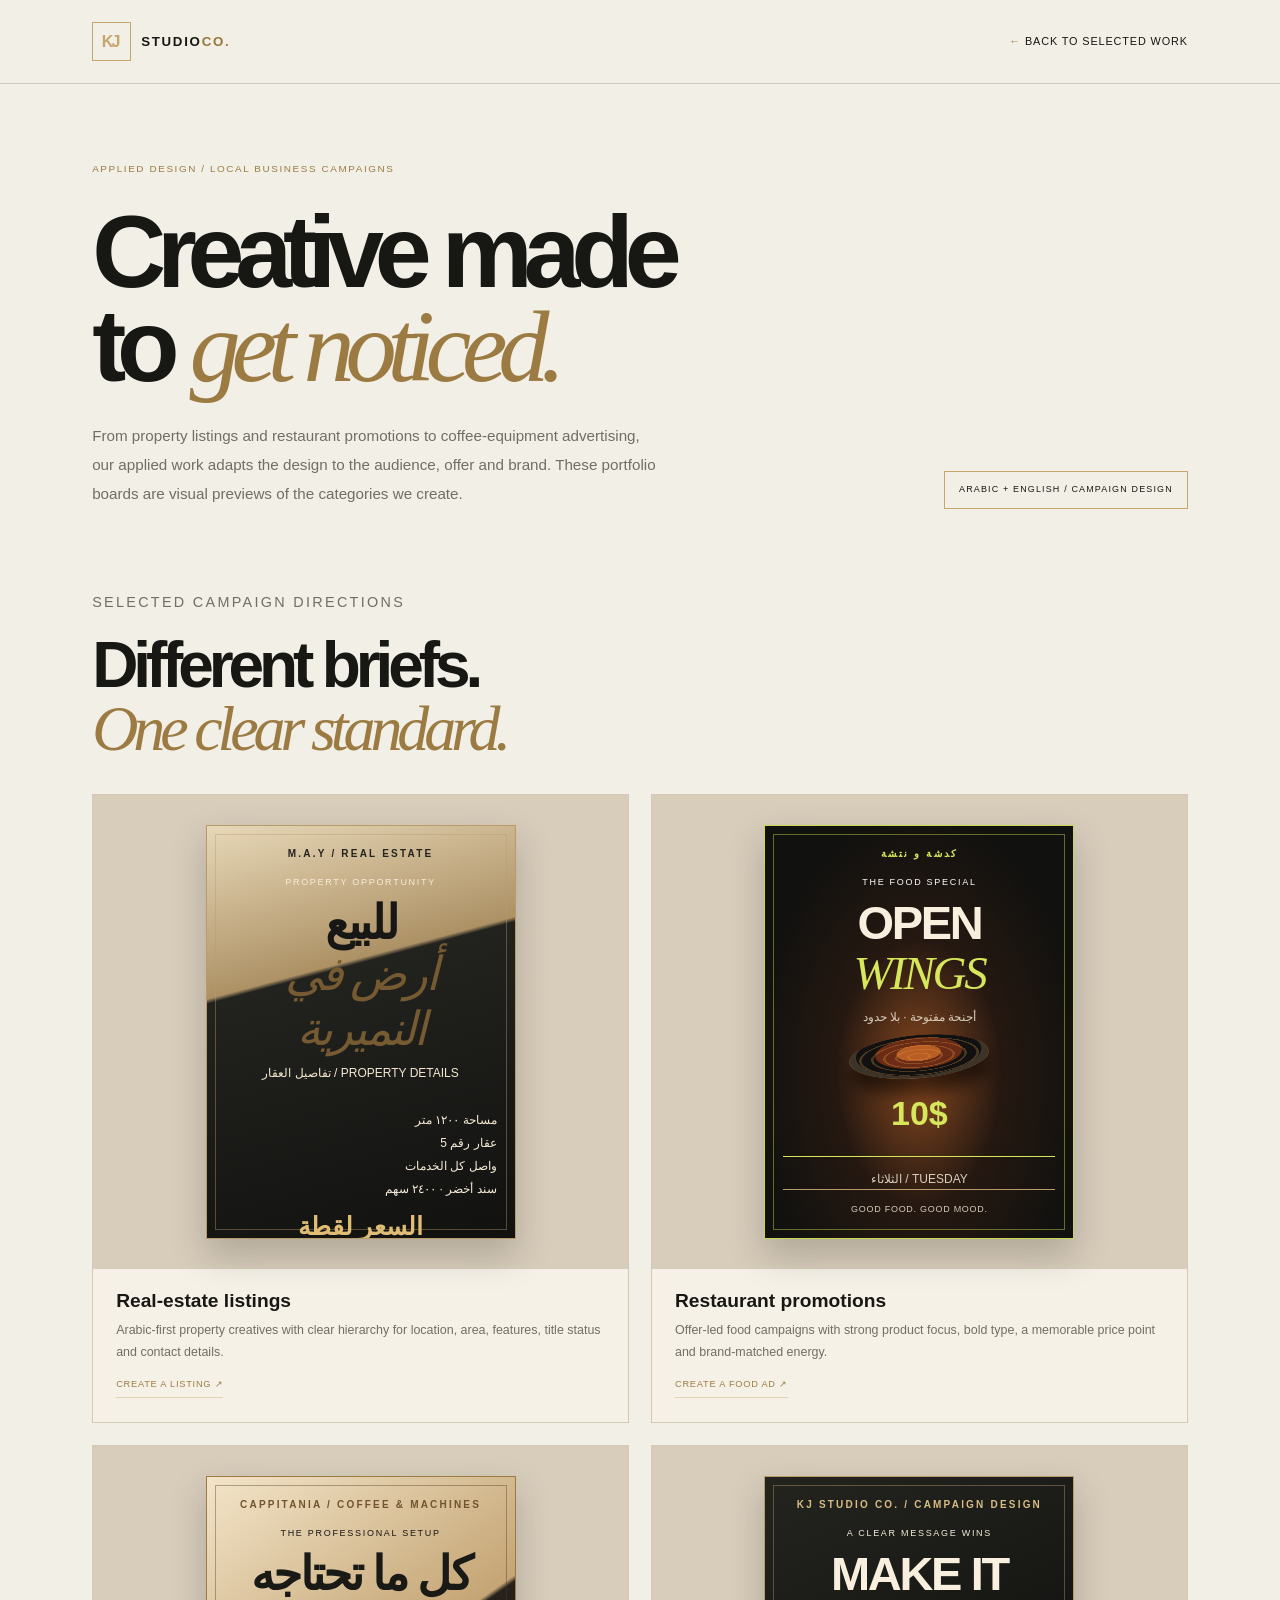
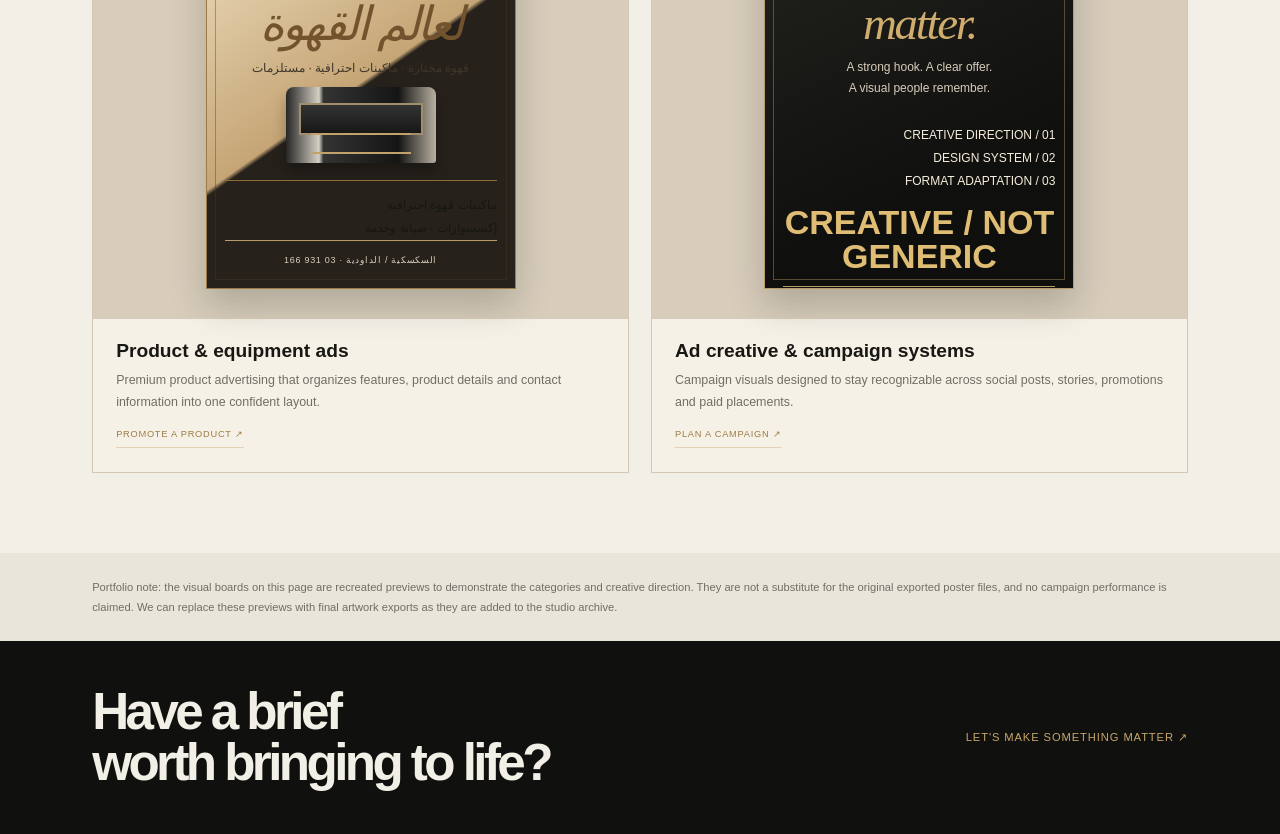
==== work/applied-campaigns.html @ 4fdb1883 "Add applied campaigns portfolio page" ====
<!doctype html>
<html lang="en">
<head>
<meta charset="utf-8"><meta name="viewport" content="width=device-width, initial-scale=1">
<meta name="description" content="KJStudioCo selected applied design work: Arabic real-estate listings, restaurant promotions and product advertising concepts.">
<meta name="theme-color" content="#11110f">
<title>Applied Campaigns — KJStudioCo</title>
<link rel="icon" type="image/svg+xml" href="../favicon.svg">
<link rel="stylesheet" href="../styles.css"><link rel="stylesheet" href="../case-study.css">
<style>
.applied-grid{display:grid;grid-template-columns:repeat(2,minmax(0,1fr));gap:22px;margin-top:34px}
.applied-card{min-width:0;background:#e9e2d5;border:1px solid #d3c8b6;overflow:hidden}
.applied-art{min-height:390px;padding:clamp(16px,3vw,30px);display:flex;align-items:center;justify-content:center;background:#d8cdbb}
.poster{width:min(100%,310px);aspect-ratio:3/4;position:relative;overflow:hidden;padding:20px 18px;color:#f7edda;background:linear-gradient(155deg,#24241f,#0f100e 72%);border:1px solid #b99a69;box-shadow:0 16px 34px #19171135;display:flex;flex-direction:column;align-items:stretch;text-align:center}
.poster:before{content:"";position:absolute;inset:8px;border:1px solid #b99a696b;pointer-events:none}
.poster *{position:relative}
.poster-brand{font:700 10px/1.5 Arial,sans-serif;letter-spacing:.22em;color:#d8bc83}
.poster-kicker{font:9px Arial,sans-serif;letter-spacing:.19em;margin-top:16px}
.poster-title{font:800 clamp(30px,5vw,47px)/.95 Arial,sans-serif;letter-spacing:-.05em;margin:14px 0 7px;color:#f8efdf}
.poster-title em{font:italic 1em Georgia,serif;color:#d0ad6c}
.poster-sub{font:12px/1.7 Arial,sans-serif;color:#d8cdbb}
.poster-divider{height:1px;background:#b99a69;margin:13px 0}
.poster-details{font:12px/1.9 Arial,sans-serif;text-align:right;direction:rtl}
.poster-price{font:900 34px/1 Arial,sans-serif;color:#e0bd74;margin:13px 0}
.poster-foot{margin-top:auto;padding-top:12px;border-top:1px solid #b99a69;font:9px/1.7 Arial,sans-serif;letter-spacing:.08em;color:#d8cdbb}
.poster.food{background:radial-gradient(ellipse at 50% 60%,#8b4a20 0%,#251811 38%,#11110f 76%);border-color:#c7d64b;color:white}
.poster.food:before{border-color:#c7d64b77}
.poster.food .poster-brand,.poster.food .poster-title em,.poster.food .poster-price{color:#d7e75b}
.poster.food .poster-divider{background:#d7e75b}
.poster-food-bowl{width:140px;height:90px;margin:8px auto 4px;border-radius:50%;background:radial-gradient(ellipse at 50% 42%,#b85d24 0 22%,#6b2c15 23% 43%,#111 45% 63%,#3c3329 64%);box-shadow:0 15px 15px #0008;transform:rotate(-5deg)}
.poster-food-bowl:after{content:"";display:block;width:100%;height:100%;border-radius:50%;background:repeating-radial-gradient(ellipse at 50% 50%,transparent 0 9px,#f0a34a44 10px 12px)}
.poster.estate{background:linear-gradient(165deg,#e7d8b8 0%,#ad9165 35%,#22231f 36%,#11110f 100%);color:#f6ebd7}
.poster.estate .poster-brand{color:#24241f}
.poster.estate .poster-title{color:#171815}
.poster.estate .poster-title em{color:#765a31}
.poster.estate .poster-sub{color:#f4e7ce}
.poster.estate .poster-details{text-align:right}
.poster.estate .poster-price{font-size:25px}
.poster-coffee{background:linear-gradient(145deg,#f3e5c9,#c5a575 50%,#26211b 51%);color:#171714;border-color:#9c7b43}
.poster-coffee:before{border-color:#4b382866}
.poster-coffee .poster-brand,.poster-coffee .poster-title em,.poster-coffee .poster-price{color:#72532d}
.poster-coffee .poster-title{color:#191916}
.poster-coffee .poster-sub{color:#3e352a}
.poster-coffee .poster-divider{background:#8d6a39}
.poster-machine{height:90px;width:150px;margin:8px auto 4px;border-radius:8px 8px 3px 3px;background:linear-gradient(90deg,#262626,#d5d0c5 22%,#333 25%,#151515 75%,#b8b0a0);box-shadow:0 10px 14px #0004;position:relative}
.poster-machine:before{content:"";position:absolute;left:13px;right:13px;top:16px;height:28px;border:2px solid #9f8d6b;background:linear-gradient(#333,#171717)}
.poster-machine:after{content:"";position:absolute;left:25px;right:25px;bottom:9px;height:17px;border-top:2px solid #c3a16b;border-bottom:2px solid #c3a16b}
.applied-meta{padding:21px 23px 24px;background:#f6f1e7}
.applied-meta h3{font:700 1.2rem var(--display);margin-bottom:7px}
.applied-meta p{font-size:.78rem;line-height:1.8;color:#716e65}
.applied-meta .case-study-link{display:inline-block;margin-top:14px}
@media(max-width:700px){.applied-grid{grid-template-columns:1fr}.applied-art{min-height:350px}.poster{width:min(100%,300px)}}
</style>
</head>
<body class="case-page">
<header class="case-top"><a class="wordmark" href="../index.html"><span class="mark">KJ</span><span class="wordmark-name">STUDIO<span>CO.</span></span></a><a class="case-back" href="../index.html#work"><span>←</span> Back to selected work</a></header>
<main>
<section class="case-hero"><p class="case-kicker">APPLIED DESIGN / LOCAL BUSINESS CAMPAIGNS</p><h1>Creative made<br>to <em>get noticed.</em></h1><div class="case-intro"><p>From property listings and restaurant promotions to coffee-equipment advertising, our applied work adapts the design to the audience, offer and brand. These portfolio boards are visual previews of the categories we create.</p><span class="case-stamp">ARABIC + ENGLISH / CAMPAIGN DESIGN</span></div></section>
<section class="case-section"><p class="case-kicker">SELECTED CAMPAIGN DIRECTIONS</p><h2>Different briefs.<br><em>One clear standard.</em></h2><div class="applied-grid">
<article class="applied-card"><div class="applied-art"><div class="poster estate"><div class="poster-brand">M.A.Y / REAL ESTATE</div><div class="poster-kicker">PROPERTY OPPORTUNITY</div><div class="poster-title">للبيع<br><em>أرض في النميرية</em></div><div class="poster-sub">تفاصيل العقار / PROPERTY DETAILS</div><div class="poster-divider"></div><div class="poster-details">مساحة ١٢٠٠ متر<br>عقار رقم 5<br>واصل كل الخدمات<br>سند أخضر · ٢٤٠٠ سهم</div><div class="poster-price">السعر لقطة</div><div class="poster-foot">76 197 705<br>PROPERTY CAMPAIGN / DESIGN STUDY</div></div></div><div class="applied-meta"><h3>Real-estate listings</h3><p>Arabic-first property creatives with clear hierarchy for location, area, features, title status and contact details.</p><a class="case-study-link" href="mailto:Hello@kjstudioco.com?subject=Real-estate%20creative%20enquiry">CREATE A LISTING ↗</a></div></article>
<article class="applied-card"><div class="applied-art"><div class="poster food"><div class="poster-brand">كدشة و نتشة</div><div class="poster-kicker">THE FOOD SPECIAL</div><div class="poster-title">OPEN<br><em>WINGS</em></div><div class="poster-sub">أجنحة مفتوحة · بلا حدود</div><div class="poster-food-bowl"></div><div class="poster-price">10$</div><div class="poster-divider"></div><div class="poster-sub">الثلاثاء / TUESDAY</div><div class="poster-foot">GOOD FOOD. GOOD MOOD.</div></div></div><div class="applied-meta"><h3>Restaurant promotions</h3><p>Offer-led food campaigns with strong product focus, bold type, a memorable price point and brand-matched energy.</p><a class="case-study-link" href="mailto:Hello@kjstudioco.com?subject=Restaurant%20ad%20creative%20enquiry">CREATE A FOOD AD ↗</a></div></article>
<article class="applied-card"><div class="applied-art"><div class="poster poster-coffee"><div class="poster-brand">CAPPITANIA / COFFEE & MACHINES</div><div class="poster-kicker">THE PROFESSIONAL SETUP</div><div class="poster-title">كل ما تحتاجه<br><em>لعالم القهوة</em></div><div class="poster-sub">قهوة مختارة · ماكينات احترافية · مستلزمات</div><div class="poster-machine"></div><div class="poster-divider"></div><div class="poster-details">ماكينات قهوة احترافية<br>إكسسوارات · صيانة وخدمة</div><div class="poster-foot">السكسكية / الداودية · 03 931 166</div></div></div><div class="applied-meta"><h3>Product & equipment ads</h3><p>Premium product advertising that organizes features, product details and contact information into one confident layout.</p><a class="case-study-link" href="mailto:Hello@kjstudioco.com?subject=Product%20advertising%20enquiry">PROMOTE A PRODUCT ↗</a></div></article>
<article class="applied-card"><div class="applied-art"><div class="poster"><div class="poster-brand">KJ STUDIO CO. / CAMPAIGN DESIGN</div><div class="poster-kicker">A CLEAR MESSAGE WINS</div><div class="poster-title">MAKE IT<br><em>matter.</em></div><div class="poster-sub">A strong hook. A clear offer.<br>A visual people remember.</div><div class="poster-divider"></div><div class="poster-details">01 / CREATIVE DIRECTION<br>02 / DESIGN SYSTEM<br>03 / FORMAT ADAPTATION</div><div class="poster-price">CREATIVE / NOT GENERIC</div><div class="poster-foot">SOCIAL · ADS · BRANDING · CAMPAIGNS</div></div></div><div class="applied-meta"><h3>Ad creative & campaign systems</h3><p>Campaign visuals designed to stay recognizable across social posts, stories, promotions and paid placements.</p><a class="case-study-link" href="mailto:Hello@kjstudioco.com?subject=Advertising%20campaign%20enquiry">PLAN A CAMPAIGN ↗</a></div></article>
</div></section>
<div class="case-disclaimer">Portfolio note: the visual boards on this page are recreated previews to demonstrate the categories and creative direction. They are not a substitute for the original exported poster files, and no campaign performance is claimed. We can replace these previews with final artwork exports as they are added to the studio archive.</div>
</main>
<footer class="case-footer"><h2>Have a brief<br>worth bringing to life?</h2><a href="mailto:Hello@kjstudioco.com?subject=Applied%20campaign%20enquiry">Let's make something matter ↗</a></footer>
</body></html>
---- styles.css ----
:root{--ink:#171713;--deep:#10100e;--cream:#f2efe7;--paper:#e9e5db;--gold:#c6a66a;--muted:#77756e;--line:rgba(23,23,19,.17);--serif:"Playfair Display",Georgia,serif;--sans:"DM Sans",sans-serif;--display:"Manrope",sans-serif}
*{box-sizing:border-box;margin:0;padding:0}
html{scroll-behavior:smooth;scroll-padding-top:90px}
body{background:var(--cream);color:var(--ink);font-family:var(--sans);line-height:1.5;-webkit-font-smoothing:antialiased}
body.menu-open{overflow:hidden}
img{display:block;width:100%;height:100%;object-fit:cover}
a{color:inherit;text-decoration:none}
button{font:inherit}
::selection{background:var(--gold);color:var(--deep)}
.announcement{height:31px;background:var(--deep);color:#d9d5ca;display:flex;align-items:center;justify-content:center;gap:10px;font-size:.59rem;letter-spacing:.18em}
.status-dot{width:5px;height:5px;border-radius:50%;background:var(--gold);box-shadow:0 0 8px #c6a66a}
.announcement-divider{color:var(--gold)}
.site-header{position:sticky;top:0;z-index:30;display:flex;align-items:center;justify-content:space-between;padding:18px 5.2vw;background:rgba(242,239,231,.92);backdrop-filter:blur(18px);border-bottom:1px solid rgba(23,23,19,.1)}
.wordmark{display:inline-flex;align-items:center;gap:10px;min-width:160px}
.mark{display:grid;place-items:center;width:39px;height:39px;border:1px solid var(--gold);color:var(--gold);font:700 1rem var(--display);letter-spacing:-.12em;padding-right:3px}
.wordmark-name{font:800 .83rem var(--display);letter-spacing:.13em}.wordmark-name span{color:#98763c}
.primary-nav{display:flex;align-items:center;gap:clamp(18px,3vw,42px)}
.primary-nav>a:not(.nav-cta){font-size:.74rem;color:#5b5951;transition:color .2s}.primary-nav>a:hover{color:#98763c}
.nav-cta{border:1px solid var(--ink);padding:12px 16px;font-size:.72rem;letter-spacing:.04em;transition:background .25s,color .25s}.nav-cta span{margin-left:15px;color:#98763c}.nav-cta:hover{background:var(--ink);color:var(--cream)!important}
.menu-toggle{display:none}
.section-wrap{padding-left:7.2vw;padding-right:7.2vw}
.hero{min-height:690px;min-height:min(800px,calc(100svh - 70px));padding-top:clamp(72px,8vw,130px);padding-bottom:clamp(70px,8vw,120px);display:grid;grid-template-columns:1.08fr .92fr;align-items:center;gap:3vw;overflow:hidden}
.hero-copy{position:relative;z-index:2;padding:15px 0}
.eyebrow{font-size:.65rem;letter-spacing:.16em;font-weight:600;color:#68665d;display:flex;align-items:center;gap:12px}.eyebrow>span{color:#a48248;font-variant-numeric:tabular-nums}
.hero h1{font:700 clamp(4.2rem,7.3vw,7.8rem)/.91 var(--display);letter-spacing:-.09em;margin:34px 0 28px}
.hero h1 em,.section-heading h2 em,.manifesto h2 em,.about-copy h2 em,.final-cta h2 em{font-family:var(--serif);font-weight:500;letter-spacing:-.075em}
.hero h1 em{color:#9c7b43}
.hero-description{max-width:485px;font-size:1rem;line-height:1.85;color:#66635b}
.hero-buttons{display:flex;align-items:center;gap:26px;margin-top:32px;flex-wrap:wrap}
.button{min-height:52px;display:inline-flex;align-items:center;justify-content:space-between;gap:25px;padding:0 19px;font-size:.7rem;font-weight:600;letter-spacing:.035em;transition:transform .25s,background .25s,color .25s}
.button span{font-size:1rem;color:var(--gold)}.button:hover{transform:translateY(-3px)}
.button-dark{background:var(--ink);color:var(--cream)}.button-dark:hover{background:#343128}
.button-light{background:var(--cream);color:var(--ink)}.button-light:hover{background:#fff}
.text-link{display:inline-flex;gap:13px;align-items:center;padding-bottom:5px;border-bottom:1px solid #a68a58;font-size:.7rem;color:#514d43}.text-link span{color:#9b7941;transition:transform .2s}.text-link:hover span{transform:translate(3px,-3px)}
.hero-footnote{display:flex;align-items:center;gap:12px;margin-top:52px;font-size:.73rem;color:#777166;letter-spacing:.04em}.gold-rule{height:1px;width:30px;background:var(--gold)}
.hero-art{height:clamp(440px,51vw,650px);position:relative;max-width:620px;width:100%;justify-self:end}
.hero-image{position:absolute;overflow:hidden;background:#d0c8b8}.hero-image img{transition:transform 1s cubic-bezier(.2,.7,.2,1);filter:saturate(.78)}.hero-art:hover img{transform:scale(1.035)}
.hero-image-main{inset:0 10% 8% 11%}.hero-image-main:after{content:"";position:absolute;inset:0;background:linear-gradient(180deg,transparent 65%,rgba(15,15,13,.25))}
.hero-image-small{height:36%;width:36%;right:0;bottom:0;border:7px solid var(--cream);z-index:2}
.image-index{position:absolute;bottom:18px;left:20px;color:#fff;font-size:.6rem;letter-spacing:.18em;z-index:1}
.orbit-stamp{position:absolute;z-index:3;left:0;top:13%;width:126px;height:126px;border-radius:50%;background:var(--gold);color:var(--deep);display:flex;flex-direction:column;align-items:center;justify-content:center;transform:rotate(-12deg);box-shadow:0 14px 35px #1717131a}.orbit-stamp span{font-size:.48rem;letter-spacing:.12em}.orbit-stamp strong{font:800 1.25rem var(--display);letter-spacing:-.07em}
.hero-art-note{position:absolute;z-index:3;right:1%;top:5%;writing-mode:vertical-rl;font-size:.59rem;letter-spacing:.12em;color:#676258;text-transform:uppercase}.hero-art-note span{color:#9a7944}
.ticker{overflow:hidden;background:var(--gold);color:var(--deep);padding:15px 0}.ticker-track{display:flex;align-items:center;justify-content:space-around;gap:35px;min-width:760px;font:700 .69rem var(--display);letter-spacing:.17em}.ticker-track i{font-style:normal;font-size:1rem}
.work-section{padding-top:125px;padding-bottom:130px}
.section-heading{display:flex;align-items:end;justify-content:space-between;gap:35px;margin-bottom:54px}.section-heading h2{font:700 clamp(3rem,5.8vw,5.7rem)/.96 var(--display);letter-spacing:-.08em;margin-top:22px}.section-heading h2 em{color:#9c7b43}.section-heading>p{font-size:.83rem;line-height:1.8;color:#716e65;padding-bottom:5px}
.work-grid{display:grid;grid-template-columns:1fr 1fr;column-gap:27px;row-gap:65px}.project-offset{margin-top:95px}.project-offset-small{margin-top:75px}
.project-visual{display:block;position:relative;height:clamp(340px,43vw,570px);overflow:hidden;background:#d4cfc4;color:white;isolation:isolate}
.project-visual:after{content:"";position:absolute;inset:0;background:linear-gradient(180deg,rgba(0,0,0,.06),transparent 35%,rgba(0,0,0,.58));z-index:0;transition:opacity .35s}.project-visual img{position:absolute;inset:0;transition:transform 1s cubic-bezier(.2,.7,.2,1);filter:saturate(.72)}.project-visual:hover img{transform:scale(1.045)}.project-visual:hover:after{opacity:.85}
.visual-fashion img{object-position:50% 35%}.visual-product img{object-position:50% 50%}.visual-social img{object-position:center}.visual-motion img{object-position:center}
.visual-tag{position:absolute;top:19px;left:19px;font-size:.58rem;letter-spacing:.14em;z-index:1}.visual-arrow{position:absolute;top:15px;right:18px;font-size:1.2rem;z-index:1}.visual-title{position:absolute;left:25px;bottom:24px;font:700 clamp(2.4rem,4.7vw,4.5rem)/.93 var(--display);letter-spacing:-.075em;z-index:1}
.project-meta{display:flex;align-items:start;justify-content:space-between;gap:12px;padding-top:17px}.project-meta h3{font:700 1rem var(--display);letter-spacing:-.03em}.project-meta p{font-size:.75rem;color:#77736a;margin-top:5px}.project-meta>span{font-size:.6rem;color:#9b7941;letter-spacing:.12em;padding-top:4px;white-space:nowrap}
.portfolio-note{display:flex;gap:10px;align-items:center;margin-top:54px;font-size:.69rem;color:#77736a}.portfolio-note span{color:#a48248;font-size:1rem}
.manifesto{background:var(--deep);color:var(--cream);padding:120px 0 100px;overflow:hidden}.manifesto .eyebrow{color:#aaa69b}
.manifesto h2{font:700 clamp(3.2rem,7.2vw,7.3rem)/.99 var(--display);letter-spacing:-.085em;margin:47px 0 60px}.manifesto h2 em{color:var(--gold)}
.manifesto-bottom{display:flex;justify-content:space-between;align-items:end;border-top:1px solid #ffffff26;padding-top:22px;gap:30px}.manifesto-symbol{font:800 clamp(3rem,5vw,5rem)/.8 var(--display);letter-spacing:-.14em;color:var(--gold)}.manifesto-symbol span{color:var(--cream)}
.manifesto-bottom p{max-width:390px;color:#b8b5ab;font-size:.86rem;line-height:1.85}
.services-section{padding-top:125px;padding-bottom:125px}.services-section .section-heading{margin-bottom:42px}
.services-list{border-top:1px solid var(--line)}
.service-row{display:grid;grid-template-columns:55px minmax(0,1fr) 120px 20px;gap:20px;align-items:center;padding:25px 0;border-bottom:1px solid var(--line);transition:padding .25s,color .25s}.service-row:hover{padding-left:9px;padding-right:9px;color:#8e6d37}
.service-number{font-size:.67rem;color:#9c7b43;letter-spacing:.08em;align-self:start;padding-top:7px}
.service-row h3{font:700 clamp(1.35rem,2.5vw,2.2rem) var(--display);letter-spacing:-.055em}.service-row p{font-size:.75rem;color:#77736a;margin-top:4px}.service-price{font-size:.61rem;letter-spacing:.11em;color:#817a6d;text-align:right}.service-arrow{font-size:1rem;color:#a48248;text-align:right}
.pricing-note{font-size:.68rem;color:#77736a;margin-top:20px}
.approach-section{background:var(--paper);padding:115px 0 125px}.approach-section .section-heading{margin-bottom:70px}
.process-grid{display:grid;grid-template-columns:repeat(5,1fr);gap:22px}.process-step{border-top:1px solid #b9b3a7;padding-top:17px}.process-step>span{font-size:.59rem;color:#9c7b43;letter-spacing:.12em}.process-step h3{font:700 1.55rem var(--display);letter-spacing:-.05em;margin:35px 0 12px}.process-step p{font-size:.75rem;color:#77736a;line-height:1.8;max-width:190px}
.about-section{padding-top:130px;padding-bottom:130px;display:grid;grid-template-columns:1fr 1fr;gap:10vw;align-items:center}
.about-art{position:relative;padding:0 0 42px 36px}.about-image{height:clamp(390px,46vw,580px);overflow:hidden;background:#d7d1c4}.about-image img{filter:saturate(.7)}.about-caption{position:absolute;left:0;bottom:0;background:var(--gold);padding:19px 24px;font-size:.63rem;line-height:1.7;letter-spacing:.11em;font-weight:700}.about-caption span{font-weight:400}
.about-copy h2{font:700 clamp(2.8rem,5.2vw,5.2rem)/.98 var(--display);letter-spacing:-.08em;margin:27px 0 28px}.about-copy h2 em{color:#9c7b43}.about-copy>p:not(.eyebrow){font-size:.87rem;line-height:1.9;color:#6f6b62;margin:0 0 17px;max-width:470px}.about-copy .about-signoff{font:700 1.15rem var(--display);color:var(--ink)!important;margin-top:26px!important}.about-signoff em{font-family:var(--serif);color:#9c7b43}
.about-copy .text-link{margin-top:18px}
.final-cta{position:relative;isolation:isolate;overflow:hidden;background:var(--gold);min-height:650px;padding:105px 6vw 85px;display:flex;flex-direction:column;align-items:center;justify-content:center;text-align:center}
.cta-orb{position:absolute;z-index:-1;top:6%;right:7%;width:190px;height:190px;border:1px solid #17171327;border-radius:50%;display:grid;place-items:center;font:800 3.6rem var(--display);letter-spacing:-.14em;color:#17171326;transform:rotate(-10deg)}.cta-orb span{color:#f2efe750}
.final-cta .eyebrow{color:#4c402c}.final-cta h2{font:700 clamp(4rem,9vw,8.8rem)/.9 var(--display);letter-spacing:-.09em;margin:30px 0 22px}.final-cta h2 em{color:var(--cream)}.final-cta>p:not(.eyebrow){font-size:.88rem;color:#4f4636;margin-bottom:30px}.final-cta .button{min-width:255px}.cta-bottom-note{position:absolute;bottom:27px;font-size:.55rem;letter-spacing:.2em;color:#625236}
.site-footer{background:var(--deep);color:var(--cream);padding:32px 7.2vw;display:grid;grid-template-columns:1fr 1fr auto;align-items:center;gap:25px}.footer-wordmark{min-width:0}.footer-wordmark .wordmark-name{color:var(--cream)}.site-footer>p{font-size:.69rem;line-height:1.8;color:#d1ccc0}.site-footer>p span{color:#77756d}.footer-top{font-size:.59rem;letter-spacing:.13em;color:var(--gold)}.site-footer small{grid-column:1/-1;border-top:1px solid #ffffff20;padding-top:17px;color:#77756d;font-size:.6rem;letter-spacing:.05em}
.reveal{opacity:0;transform:translateY(22px);transition:opacity .7s ease,transform .7s cubic-bezier(.2,.7,.2,1)}.reveal.is-visible{opacity:1;transform:translateY(0)}
@media(prefers-reduced-motion:reduce){html{scroll-behavior:auto}*,*:before,*:after{animation-duration:.01ms!important;transition-duration:.01ms!important}.reveal{opacity:1;transform:none}}
@media(min-width:1500px){.section-wrap{padding-left:max(7.2vw,calc((100vw - 1280px)/2));padding-right:max(7.2vw,calc((100vw - 1280px)/2))}.hero{min-height:780px}}
@media(max-width:950px){.section-wrap{padding-left:5.5vw;padding-right:5.5vw}.hero{grid-template-columns:1fr  .85fr;gap:2vw}.hero h1{font-size:clamp(3.7rem,8vw,6rem)}.hero-art{height:500px}.orbit-stamp{width:100px;height:100px}.orbit-stamp strong{font-size:1rem}.process-grid{grid-template-columns:repeat(3,1fr);row-gap:35px}.about-section{gap:6vw}.primary-nav{gap:17px}.primary-nav>a:not(.nav-cta){font-size:.68rem}.wordmark{min-width:145px}}
@media(max-width:700px){.announcement{font-size:.49rem;letter-spacing:.12em}.site-header{padding:13px 5vw}.wordmark{min-width:0}.mark{width:34px;height:34px}.wordmark-name{font-size:.73rem}.menu-toggle{display:flex;flex-direction:column;gap:5px;border:0;background:transparent;padding:9px;z-index:32}.menu-toggle span{display:block;width:23px;height:1px;background:var(--ink);transition:transform .2s}.menu-toggle[aria-expanded=true] span:first-child{transform:translateY(3px) rotate(45deg)}.menu-toggle[aria-expanded=true] span:last-child{transform:translateY(-3px) rotate(-45deg)}
.primary-nav{position:fixed;inset:0;background:var(--cream);z-index:31;display:flex;flex-direction:column;justify-content:center;align-items:stretch;gap:0;padding:80px 9vw;transform:translateX(100%);transition:transform .3s ease}.primary-nav.is-open{transform:translateX(0)}.primary-nav>a:not(.nav-cta){font:700 2rem var(--display);letter-spacing:-.05em;padding:16px 0;border-bottom:1px solid var(--line)}.primary-nav .nav-cta{margin-top:28px;display:flex;justify-content:space-between;font-size:.8rem}.hero{display:flex;flex-direction:column;align-items:stretch;padding-top:70px;padding-bottom:65px;min-height:auto;gap:35px}.hero h1{font-size:clamp(3.8rem,15.8vw,6.5rem);margin:28px 0 22px}.hero-description{font-size:.91rem}.hero-footnote{margin-top:32px}.hero-art{height:clamp(380px,105vw,520px);width:100%;max-width:none}.hero-image-main{inset:0 9% 8% 10%}.hero-image-small{height:36%;width:38%;border-width:5px}.orbit-stamp{width:91px;height:91px;top:12%;left:0}.orbit-stamp span{font-size:.42rem}.orbit-stamp strong{font-size:.9rem}.hero-art-note{font-size:.5rem;right:0}.ticker-track{justify-content:flex-start;padding-left:20px;gap:27px;font-size:.62rem}.work-section,.services-section{padding-top:80px;padding-bottom:85px}.section-heading{align-items:flex-start;flex-direction:column;gap:20px;margin-bottom:35px}.section-heading h2{font-size:clamp(3rem,12vw,4.7rem);margin-top:17px}.section-heading>p{font-size:.78rem}.work-grid{grid-template-columns:1fr;row-gap:35px}.project-offset,.project-offset-small{margin-top:0}.project-visual{height:clamp(360px,112vw,540px)}.visual-title{font-size:clamp(3rem,12vw,4.2rem)}.project-meta p{max-width:260px}.portfolio-note{align-items:flex-start;line-height:1.7;margin-top:35px}.manifesto{padding:82px 0 65px}.manifesto h2{font-size:clamp(3.2rem,12vw,5.3rem);margin:35px 0 42px}.manifesto-bottom{align-items:start;flex-direction:column;gap:22px}.manifesto-bottom p{font-size:.81rem}.service-row{grid-template-columns:31px minmax(0,1fr) 17px;gap:11px;padding:21px 0}.service-row h3{font-size:1.35rem}.service-row p{font-size:.69rem;max-width:310px}.service-price{grid-column:2;grid-row:2;text-align:left;font-size:.56rem;margin-top:5px}.service-arrow{grid-column:3;grid-row:1}.approach-section{padding:80px 0 85px}.approach-section .section-heading{margin-bottom:45px}.process-grid{grid-template-columns:1fr 1fr;gap:30px 20px}.process-step h3{font-size:1.35rem;margin:22px 0 8px}.process-step p{font-size:.7rem}.about-section{padding-top:85px;padding-bottom:90px;grid-template-columns:1fr;gap:48px}.about-art{padding-left:23px;padding-bottom:32px}.about-image{height:clamp(350px,100vw,500px)}.about-caption{padding:15px 18px;font-size:.56rem}.about-copy h2{font-size:clamp(3rem,11vw,4.7rem)}.final-cta{min-height:570px;padding:85px 6vw 75px}.final-cta h2{font-size:clamp(3.8rem,14vw,6.5rem)}.cta-orb{width:115px;height:115px;font-size:2.2rem;right:-10px;top:5%}.final-cta>p:not(.eyebrow){max-width:280px;line-height:1.7}.site-footer{padding:28px 5.5vw;grid-template-columns:1fr auto;gap:20px}.site-footer>p{grid-column:1/-1;grid-row:2}.footer-top{grid-column:2;grid-row:1}.site-footer small{font-size:.56rem}}
@media(max-width:370px){.hero h1{font-size:3.35rem}.hero-buttons{align-items:flex-start;flex-direction:column}.process-grid{grid-template-columns:1fr}.project-visual{height:330px}}


/* Pricing and FAQ additions */
.pricing-section{padding-top:120px;padding-bottom:120px;background:var(--paper)}
.pricing-section .section-heading{margin-bottom:44px}
.pricing-grid{display:grid;grid-template-columns:repeat(3,minmax(0,1fr));gap:16px;align-items:stretch}
.pricing-card{background:var(--cream);border:1px solid rgba(23,23,19,.13);padding:clamp(22px,3vw,38px);display:flex;flex-direction:column;min-height:465px}
.pricing-card-featured{background:var(--deep);color:var(--cream);border-color:var(--deep);transform:translateY(-8px)}
.pricing-tier{display:flex;align-items:center;justify-content:space-between;gap:10px;font-size:.59rem;letter-spacing:.14em;color:#98763c;font-weight:700}
.pricing-tier span{border:1px solid #c6a66a66;padding:6px 8px;font-size:.48rem;letter-spacing:.08em;color:var(--gold);white-space:nowrap}
.pricing-card h3{font:700 clamp(1.6rem,2.4vw,2.15rem)/1.05 var(--display);letter-spacing:-.065em;margin:30px 0 13px}
.pricing-card h3 em,.management-note h3 em{font-family:var(--serif);font-weight:500;color:#a48248}
.pricing-card-featured h3 em{color:var(--gold)}
.pricing-fit{min-height:76px;font-size:.77rem;line-height:1.75;color:#716e65}
.pricing-card-featured .pricing-fit{color:#b8b5ab}
.pricing-amount{display:flex;align-items:baseline;gap:7px;padding:20px 0 17px;margin-top:11px;border-top:1px solid var(--line);border-bottom:1px solid var(--line)}
.pricing-card-featured .pricing-amount{border-color:#ffffff26}
.pricing-amount span{font-size:.53rem;letter-spacing:.1em;color:#77736a}
.pricing-card-featured .pricing-amount span{color:#b8b5ab}
.pricing-amount strong{font:800 clamp(2rem,3.5vw,2.9rem)/1 var(--display);letter-spacing:-.07em;color:var(--ink)}
.pricing-card-featured .pricing-amount strong{color:var(--cream)}
.pricing-card ul{list-style:none;display:grid;gap:12px;margin:22px 0 26px;padding:0}
.pricing-card li{position:relative;padding-left:19px;font-size:.72rem;line-height:1.6;color:#69665d}
.pricing-card li:before{content:"✳";position:absolute;left:0;color:#a48248;font-size:.72rem}
.pricing-card-featured li{color:#d1ccc0}
.pricing-button{margin-top:auto;width:100%}
.pricing-note-wide{line-height:1.8;max-width:760px}
.management-note{margin-top:60px;padding-top:35px;border-top:1px solid rgba(23,23,19,.18);display:flex;align-items:end;justify-content:space-between;gap:40px}
.management-note .eyebrow{font-size:.58rem}
.management-note h3{font:700 clamp(2rem,4vw,3.7rem)/1 var(--display);letter-spacing:-.075em;margin:22px 0 15px}
.management-note>div>p:last-child{max-width:640px;font-size:.78rem;line-height:1.8;color:#716e65}
.management-note>.text-link{flex-shrink:0;margin-bottom:5px}
.faq-section{padding-top:120px;padding-bottom:125px}
.faq-section .section-heading{margin-bottom:40px}
.faq-list{border-top:1px solid var(--line)}
.faq-item{border-bottom:1px solid var(--line);padding:0}
.faq-item summary{position:relative;cursor:pointer;list-style:none;padding:23px 45px 23px 0;font:700 clamp(1.05rem,2vw,1.45rem) var(--display);letter-spacing:-.035em}
.faq-item summary::-webkit-details-marker{display:none}
.faq-item summary:after{content:"+";position:absolute;right:7px;top:17px;font:400 1.65rem var(--sans);color:#a48248;transition:transform .2s}
.faq-item[open] summary:after{content:"−";transform:rotate(180deg)}
.faq-item p{max-width:760px;padding:0 45px 24px 0;color:#716e65;font-size:.82rem;line-height:1.9}
@media(max-width:900px){
  .pricing-grid{grid-template-columns:1fr 1fr}
  .pricing-card-featured{transform:none}
  .pricing-card:last-child{grid-column:1/-1;min-height:0}
  .management-note{align-items:flex-start;flex-direction:column;gap:22px}
}
@media(max-width:700px){
  .pricing-section{padding-top:80px;padding-bottom:85px}
  .pricing-grid{grid-template-columns:1fr;gap:13px}
  .pricing-card,.pricing-card:last-child{grid-column:auto;min-height:0;padding:26px}
  .pricing-card h3{font-size:1.8rem;margin-top:24px}
  .pricing-fit{min-height:0}
  .pricing-amount{margin-top:18px}
  .management-note{margin-top:42px;padding-top:28px}
  .management-note h3{font-size:clamp(2rem,9vw,3rem)}
  .faq-section{padding-top:82px;padding-bottom:88px}
  .faq-item summary{padding:21px 35px 21px 0}
  .faq-item p{padding-right:8px;font-size:.78rem}
}


/* Footer social links */
.footer-socials{display:flex;gap:18px;align-items:center}
.footer-socials a{font-size:.62rem;letter-spacing:.07em;text-transform:uppercase;color:inherit;text-decoration:none;border-bottom:1px solid rgba(23,23,19,.28);padding-bottom:5px;transition:color .2s,border-color .2s}
.footer-socials a:hover{color:#a48248;border-color:#a48248}
@media(max-width:700px){.footer-socials{gap:14px;flex-wrap:wrap}.footer-socials a{font-size:.58rem}}

/* Portfolio case-study links */
.case-study-link{font-size:.58rem;letter-spacing:.08em;color:#9c7b43;white-space:nowrap;border-bottom:1px solid #c6a66a66;padding-bottom:5px;align-self:center;transition:color .2s,border-color .2s}.case-study-link:hover{color:var(--ink);border-color:var(--ink)}
@media(max-width:700px){.project-meta{align-items:flex-start}.case-study-link{font-size:.55rem;margin-top:4px}}


/* Final polish: visible keyboard focus and responsive media safety */
a:focus-visible,button:focus-visible,summary:focus-visible{outline:2px solid #a48248;outline-offset:4px}
img{max-width:100%}
html{scroll-padding-top:90px}
@media(prefers-reduced-motion:reduce){
  html{scroll-behavior:auto!important}
  *,*::before,*::after{animation-duration:.01ms!important;animation-iteration-count:1!important;transition-duration:.01ms!important}
  .reveal{opacity:1!important;transform:none!important}
}


/* Project enquiry form */
.inquiry-section{display:grid;grid-template-columns:.78fr 1.22fr;gap:clamp(40px,8vw,120px);padding-top:120px;padding-bottom:125px;align-items:start}
.inquiry-intro{position:sticky;top:115px}
.inquiry-intro h2{font:700 clamp(3.2rem,6vw,6rem)/.94 var(--display);letter-spacing:-.085em;margin:27px 0}
.inquiry-intro h2 em{font-family:var(--serif);font-weight:500;color:#9c7b43}
.inquiry-intro>p:not(.eyebrow){max-width:360px;font-size:.86rem;line-height:1.9;color:#716e65}
.inquiry-promise{display:flex;align-items:center;gap:14px;margin-top:38px;padding-top:20px;border-top:1px solid var(--line);font-size:.75rem;line-height:1.8;color:#716e65}
.inquiry-promise>span{color:#a48248;font-size:1.25rem}.inquiry-promise strong{color:var(--ink);font-weight:600}
.inquiry-form{background:var(--paper);padding:clamp(24px,4vw,46px);border:1px solid rgba(23,23,19,.1)}
.form-heading{display:flex;justify-content:space-between;gap:12px;border-bottom:1px solid var(--line);padding-bottom:18px;margin-bottom:25px;font-size:.55rem;letter-spacing:.11em;color:#8e6d37}
.form-grid{display:grid;grid-template-columns:1fr 1fr;gap:22px 18px}
.form-grid label{display:flex;flex-direction:column;gap:9px;font-size:.67rem;font-weight:600;color:#4d4a42}
.form-grid input,.form-grid select,.form-grid textarea{width:100%;min-width:0;border:0;border-bottom:1px solid #c9c2b5;background:transparent;border-radius:0;padding:12px 0;color:var(--ink);font:400 .78rem var(--sans);outline:none}
.form-grid input:focus,.form-grid select:focus,.form-grid textarea:focus{border-color:#9c7b43;box-shadow:0 1px 0 #9c7b43}
.form-grid input::placeholder,.form-grid textarea::placeholder{color:#9a968d}
.form-grid select{color:#716e65}.form-grid select:valid{color:var(--ink)}
.form-grid textarea{resize:vertical;line-height:1.7}
.form-full{grid-column:1/-1}
.form-privacy{font-size:.62rem;line-height:1.8;color:#817b70;margin:22px 0}
.form-submit{border:0;cursor:pointer;min-width:225px}
.form-status{font-size:.72rem;color:#716e65;margin-top:12px;line-height:1.7}
@media(max-width:800px){.inquiry-section{grid-template-columns:1fr;gap:35px;padding-top:82px;padding-bottom:88px}.inquiry-intro{position:static}.inquiry-intro h2{font-size:clamp(3.3rem,12vw,5rem)}}
@media(max-width:480px){.inquiry-form{padding:22px 18px}.form-grid{grid-template-columns:1fr;gap:18px}.form-full{grid-column:auto}.form-heading{font-size:.48rem}.form-submit{width:100%}}
---- case-study.css ----
/* KJStudioCo concept case-study pages */
.case-page{background:var(--cream);color:var(--ink)}
.case-top{display:flex;justify-content:space-between;align-items:center;padding:22px 7.2vw;border-bottom:1px solid var(--line)}
.case-back,.case-contact{font-size:.68rem;letter-spacing:.08em;text-transform:uppercase}
.case-back span,.case-contact span{color:#9c7b43}
.case-hero{padding:78px 7.2vw 54px;max-width:1500px;margin:auto}
.case-kicker{font-size:.62rem;letter-spacing:.16em;color:#9c7b43;text-transform:uppercase}
.case-hero h1{font:800 clamp(3.3rem,8vw,7.7rem)/.92 var(--display);letter-spacing:-.09em;max-width:1000px;margin:28px 0}
.case-hero h1 em,.case-section h2 em{font-family:var(--serif);font-weight:500;color:#9c7b43}
.case-intro{display:flex;justify-content:space-between;align-items:end;gap:32px}
.case-intro p{max-width:570px;font-size:.95rem;line-height:1.9;color:#716e65}
.case-stamp{border:1px solid #c6a66a;padding:11px 14px;font-size:.56rem;letter-spacing:.13em;white-space:nowrap}
.case-cover{height:clamp(340px,57vw,740px);margin:0 4vw;position:relative;overflow:hidden;background:#d7d0c2}
.case-cover img{width:100%;height:100%;object-fit:cover;filter:saturate(.82)}
.case-cover:after{content:"";position:absolute;inset:0;background:linear-gradient(90deg,#11110e6b,transparent 75%)}
.case-cover-copy{position:absolute;z-index:1;left:6%;bottom:8%;color:#fff;max-width:600px}
.case-cover-copy small{font-size:.62rem;letter-spacing:.17em}
.case-cover-copy strong{display:block;font:800 clamp(3rem,8vw,7rem)/.88 var(--display);letter-spacing:-.08em;margin-top:18px}
.case-details{display:grid;grid-template-columns:repeat(3,1fr);gap:25px;padding:35px 7.2vw;border-bottom:1px solid var(--line);border-top:1px solid var(--line);margin:55px auto;max-width:1500px}
.case-detail span{display:block;font-size:.56rem;letter-spacing:.13em;color:#9c7b43;margin-bottom:9px}
.case-detail strong{font:700 1rem var(--display)}
.case-section{max-width:1500px;margin:auto;padding:25px 7.2vw 80px}
.case-section h2{font:800 clamp(2.7rem,5vw,5rem)/.98 var(--display);letter-spacing:-.08em;margin:18px 0 24px}
.case-section>p{max-width:760px;font-size:.9rem;line-height:1.95;color:#716e65}
.case-grid{display:grid;grid-template-columns:1fr 1fr;gap:22px;margin-top:38px}
.case-tile{position:relative;min-height:360px;overflow:hidden;background:#d5cbb7}
.case-tile img{position:absolute;inset:0;width:100%;height:100%;object-fit:cover;filter:saturate(.8)}
.case-tile:after{content:"";position:absolute;inset:0;background:linear-gradient(180deg,transparent 45%,#11110e9c)}
.case-tile span{position:absolute;z-index:1;left:22px;bottom:22px;color:white;font:700 clamp(1.8rem,3vw,3.2rem)/1 var(--display);letter-spacing:-.06em}
.case-points{display:grid;grid-template-columns:repeat(3,1fr);gap:24px;margin-top:35px}
.case-point{border-top:1px solid var(--line);padding-top:18px}
.case-point b{font-size:.61rem;letter-spacing:.12em;color:#9c7b43}
.case-point h3{font:700 1.25rem var(--display);margin:18px 0 9px}
.case-point p{font-size:.77rem;line-height:1.8;color:#716e65}
.case-disclaimer{background:var(--paper);padding:24px 7.2vw;font-size:.7rem;line-height:1.8;color:#716e65}
.case-footer{background:var(--deep);color:var(--cream);padding:45px 7.2vw;display:flex;justify-content:space-between;align-items:center;gap:20px}
.case-footer h2{font:800 clamp(2rem,4vw,3.5rem)/1 var(--display);letter-spacing:-.07em}
.case-footer a{font-size:.7rem;letter-spacing:.08em;color:var(--gold);text-transform:uppercase}
@media(max-width:700px){.case-top{padding:18px 5vw}.case-hero{padding:58px 5vw 35px}.case-hero h1{font-size:clamp(3.3rem,16vw,5.5rem)}.case-intro{align-items:flex-start;flex-direction:column}.case-stamp{white-space:normal}.case-cover{margin:0 3vw;height:470px}.case-cover-copy strong{font-size:clamp(3rem,15vw,5rem)}.case-details{grid-template-columns:1fr;gap:20px;padding:25px 5vw;margin:35px auto}.case-section{padding:20px 5vw 55px}.case-grid,.case-points{grid-template-columns:1fr}.case-tile{min-height:330px}.case-disclaimer{padding:22px 5vw}.case-footer{align-items:flex-start;flex-direction:column;padding:35px 5vw}}


/* Final polish: focus states, narrow-screen overflow protection, and motion preferences */
.case-page{overflow-x:hidden}
.case-top a:focus-visible,.case-footer a:focus-visible,.case-back:focus-visible{outline:2px solid #9c7b43;outline-offset:5px}
.case-section img{max-width:100%}
.case-section [style*="grid-template-columns"]{min-width:0}
.case-intro p,.case-point p,.case-section>p{overflow-wrap:anywhere}
@media(max-width:420px){
  .case-top{gap:12px;align-items:flex-start}
  .case-back{max-width:48%;line-height:1.6;text-align:right}
  .case-cover{height:390px}
  .case-detail strong{overflow-wrap:anywhere}
  .case-section [style*="grid-template-columns:repeat(2"]{grid-template-columns:1fr!important}
}
@media(prefers-reduced-motion:reduce){
  .case-page *, .case-page *::before, .case-page *::after{scroll-behavior:auto!important;animation-duration:.01ms!important;animation-iteration-count:1!important;transition-duration:.01ms!important}
}
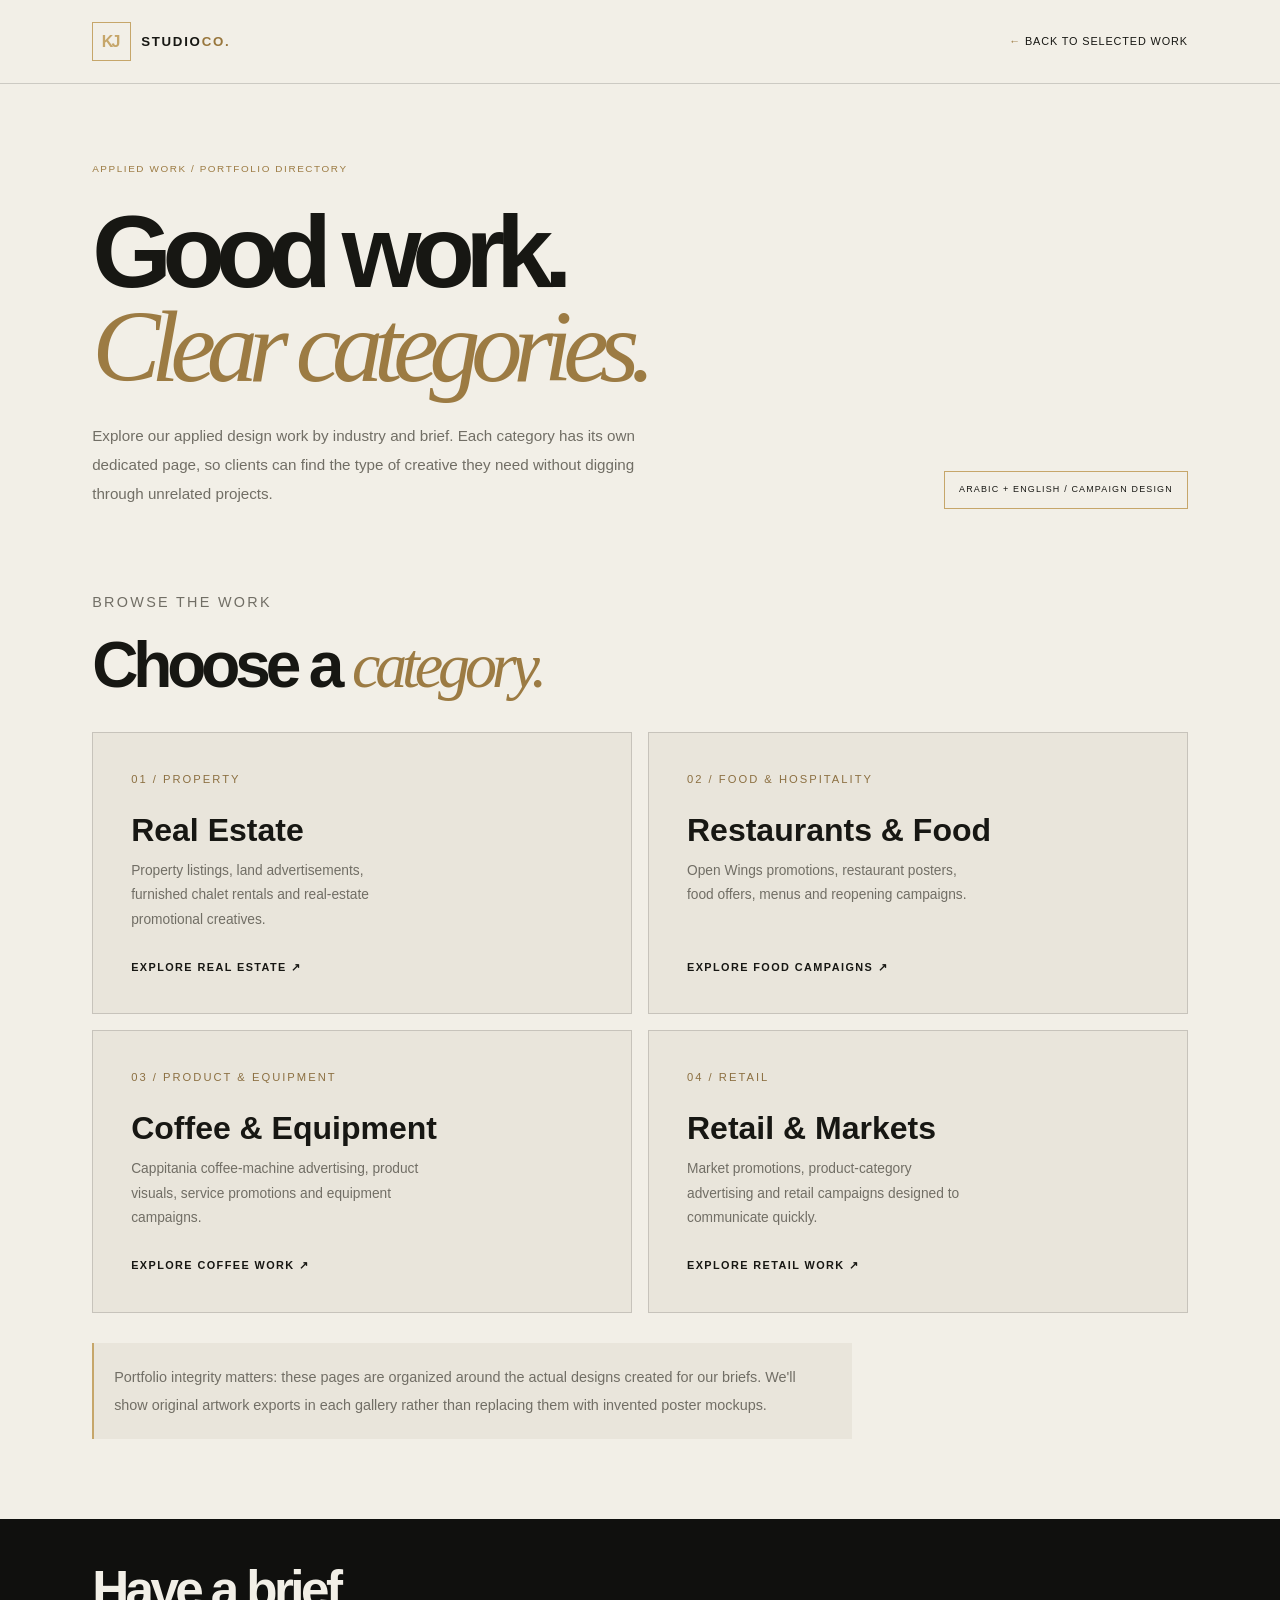
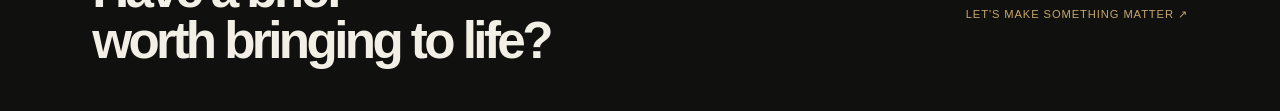
==== commit 49ab1f79: "Replace applied-campaign mockups with categorized portfolio directory" ====
--- a/work/applied-campaigns.html
+++ b/work/applied-campaigns.html
@@ -2,67 +2,29 @@
 <html lang="en">
 <head>
 <meta charset="utf-8"><meta name="viewport" content="width=device-width, initial-scale=1">
-<meta name="description" content="KJStudioCo selected applied design work: Arabic real-estate listings, restaurant promotions and product advertising concepts.">
-<meta name="theme-color" content="#11110f">
-<title>Applied Campaigns — KJStudioCo</title>
-<link rel="icon" type="image/svg+xml" href="../favicon.svg">
-<link rel="stylesheet" href="../styles.css"><link rel="stylesheet" href="../case-study.css">
+<meta name="description" content="Browse KJStudioCo's applied creative work by category: real estate, restaurant and food promotions, coffee and equipment, and retail campaigns.">
+<meta name="theme-color" content="#11110f"><title>Applied Work — KJStudioCo</title>
+<link rel="icon" type="image/svg+xml" href="../favicon.svg"><link rel="stylesheet" href="../styles.css"><link rel="stylesheet" href="../case-study.css">
 <style>
-.applied-grid{display:grid;grid-template-columns:repeat(2,minmax(0,1fr));gap:22px;margin-top:34px}
-.applied-card{min-width:0;background:#e9e2d5;border:1px solid #d3c8b6;overflow:hidden}
-.applied-art{min-height:390px;padding:clamp(16px,3vw,30px);display:flex;align-items:center;justify-content:center;background:#d8cdbb}
-.poster{width:min(100%,310px);aspect-ratio:3/4;position:relative;overflow:hidden;padding:20px 18px;color:#f7edda;background:linear-gradient(155deg,#24241f,#0f100e 72%);border:1px solid #b99a69;box-shadow:0 16px 34px #19171135;display:flex;flex-direction:column;align-items:stretch;text-align:center}
-.poster:before{content:"";position:absolute;inset:8px;border:1px solid #b99a696b;pointer-events:none}
-.poster *{position:relative}
-.poster-brand{font:700 10px/1.5 Arial,sans-serif;letter-spacing:.22em;color:#d8bc83}
-.poster-kicker{font:9px Arial,sans-serif;letter-spacing:.19em;margin-top:16px}
-.poster-title{font:800 clamp(30px,5vw,47px)/.95 Arial,sans-serif;letter-spacing:-.05em;margin:14px 0 7px;color:#f8efdf}
-.poster-title em{font:italic 1em Georgia,serif;color:#d0ad6c}
-.poster-sub{font:12px/1.7 Arial,sans-serif;color:#d8cdbb}
-.poster-divider{height:1px;background:#b99a69;margin:13px 0}
-.poster-details{font:12px/1.9 Arial,sans-serif;text-align:right;direction:rtl}
-.poster-price{font:900 34px/1 Arial,sans-serif;color:#e0bd74;margin:13px 0}
-.poster-foot{margin-top:auto;padding-top:12px;border-top:1px solid #b99a69;font:9px/1.7 Arial,sans-serif;letter-spacing:.08em;color:#d8cdbb}
-.poster.food{background:radial-gradient(ellipse at 50% 60%,#8b4a20 0%,#251811 38%,#11110f 76%);border-color:#c7d64b;color:white}
-.poster.food:before{border-color:#c7d64b77}
-.poster.food .poster-brand,.poster.food .poster-title em,.poster.food .poster-price{color:#d7e75b}
-.poster.food .poster-divider{background:#d7e75b}
-.poster-food-bowl{width:140px;height:90px;margin:8px auto 4px;border-radius:50%;background:radial-gradient(ellipse at 50% 42%,#b85d24 0 22%,#6b2c15 23% 43%,#111 45% 63%,#3c3329 64%);box-shadow:0 15px 15px #0008;transform:rotate(-5deg)}
-.poster-food-bowl:after{content:"";display:block;width:100%;height:100%;border-radius:50%;background:repeating-radial-gradient(ellipse at 50% 50%,transparent 0 9px,#f0a34a44 10px 12px)}
-.poster.estate{background:linear-gradient(165deg,#e7d8b8 0%,#ad9165 35%,#22231f 36%,#11110f 100%);color:#f6ebd7}
-.poster.estate .poster-brand{color:#24241f}
-.poster.estate .poster-title{color:#171815}
-.poster.estate .poster-title em{color:#765a31}
-.poster.estate .poster-sub{color:#f4e7ce}
-.poster.estate .poster-details{text-align:right}
-.poster.estate .poster-price{font-size:25px}
-.poster-coffee{background:linear-gradient(145deg,#f3e5c9,#c5a575 50%,#26211b 51%);color:#171714;border-color:#9c7b43}
-.poster-coffee:before{border-color:#4b382866}
-.poster-coffee .poster-brand,.poster-coffee .poster-title em,.poster-coffee .poster-price{color:#72532d}
-.poster-coffee .poster-title{color:#191916}
-.poster-coffee .poster-sub{color:#3e352a}
-.poster-coffee .poster-divider{background:#8d6a39}
-.poster-machine{height:90px;width:150px;margin:8px auto 4px;border-radius:8px 8px 3px 3px;background:linear-gradient(90deg,#262626,#d5d0c5 22%,#333 25%,#151515 75%,#b8b0a0);box-shadow:0 10px 14px #0004;position:relative}
-.poster-machine:before{content:"";position:absolute;left:13px;right:13px;top:16px;height:28px;border:2px solid #9f8d6b;background:linear-gradient(#333,#171717)}
-.poster-machine:after{content:"";position:absolute;left:25px;right:25px;bottom:9px;height:17px;border-top:2px solid #c3a16b;border-bottom:2px solid #c3a16b}
-.applied-meta{padding:21px 23px 24px;background:#f6f1e7}
-.applied-meta h3{font:700 1.2rem var(--display);margin-bottom:7px}
-.applied-meta p{font-size:.78rem;line-height:1.8;color:#716e65}
-.applied-meta .case-study-link{display:inline-block;margin-top:14px}
-@media(max-width:700px){.applied-grid{grid-template-columns:1fr}.applied-art{min-height:350px}.poster{width:min(100%,300px)}}
-</style>
-</head>
+.category-grid{display:grid;grid-template-columns:repeat(2,minmax(0,1fr));gap:16px;margin-top:34px}
+.category-card{display:flex;flex-direction:column;min-height:245px;padding:clamp(22px,4vw,38px);background:#e9e5db;border:1px solid rgba(23,23,19,.16);transition:transform .2s,border-color .2s}
+.category-card:hover{transform:translateY(-4px);border-color:#c6a66a}
+.category-no{font-size:.7rem;letter-spacing:.18em;color:#8c7042}
+.category-card h3{font:700 clamp(1.4rem,3vw,2rem) var(--display);margin:24px 0 10px}
+.category-card p{max-width:38ch;font-size:.86rem;line-height:1.8;color:#716e65}
+.category-open{margin-top:auto;padding-top:26px;font-size:.68rem;letter-spacing:.13em;font-weight:700}
+.category-note{margin-top:30px;padding:20px;border-left:2px solid #c6a66a;background:#e9e5db;color:#716e65;font-size:.82rem;line-height:1.8}
+@media(max-width:650px){.category-grid{grid-template-columns:1fr}.category-card{min-height:210px}}
+</style></head>
 <body class="case-page">
 <header class="case-top"><a class="wordmark" href="../index.html"><span class="mark">KJ</span><span class="wordmark-name">STUDIO<span>CO.</span></span></a><a class="case-back" href="../index.html#work"><span>←</span> Back to selected work</a></header>
 <main>
-<section class="case-hero"><p class="case-kicker">APPLIED DESIGN / LOCAL BUSINESS CAMPAIGNS</p><h1>Creative made<br>to <em>get noticed.</em></h1><div class="case-intro"><p>From property listings and restaurant promotions to coffee-equipment advertising, our applied work adapts the design to the audience, offer and brand. These portfolio boards are visual previews of the categories we create.</p><span class="case-stamp">ARABIC + ENGLISH / CAMPAIGN DESIGN</span></div></section>
-<section class="case-section"><p class="case-kicker">SELECTED CAMPAIGN DIRECTIONS</p><h2>Different briefs.<br><em>One clear standard.</em></h2><div class="applied-grid">
-<article class="applied-card"><div class="applied-art"><div class="poster estate"><div class="poster-brand">M.A.Y / REAL ESTATE</div><div class="poster-kicker">PROPERTY OPPORTUNITY</div><div class="poster-title">للبيع<br><em>أرض في النميرية</em></div><div class="poster-sub">تفاصيل العقار / PROPERTY DETAILS</div><div class="poster-divider"></div><div class="poster-details">مساحة ١٢٠٠ متر<br>عقار رقم 5<br>واصل كل الخدمات<br>سند أخضر · ٢٤٠٠ سهم</div><div class="poster-price">السعر لقطة</div><div class="poster-foot">76 197 705<br>PROPERTY CAMPAIGN / DESIGN STUDY</div></div></div><div class="applied-meta"><h3>Real-estate listings</h3><p>Arabic-first property creatives with clear hierarchy for location, area, features, title status and contact details.</p><a class="case-study-link" href="mailto:Hello@kjstudioco.com?subject=Real-estate%20creative%20enquiry">CREATE A LISTING ↗</a></div></article>
-<article class="applied-card"><div class="applied-art"><div class="poster food"><div class="poster-brand">كدشة و نتشة</div><div class="poster-kicker">THE FOOD SPECIAL</div><div class="poster-title">OPEN<br><em>WINGS</em></div><div class="poster-sub">أجنحة مفتوحة · بلا حدود</div><div class="poster-food-bowl"></div><div class="poster-price">10$</div><div class="poster-divider"></div><div class="poster-sub">الثلاثاء / TUESDAY</div><div class="poster-foot">GOOD FOOD. GOOD MOOD.</div></div></div><div class="applied-meta"><h3>Restaurant promotions</h3><p>Offer-led food campaigns with strong product focus, bold type, a memorable price point and brand-matched energy.</p><a class="case-study-link" href="mailto:Hello@kjstudioco.com?subject=Restaurant%20ad%20creative%20enquiry">CREATE A FOOD AD ↗</a></div></article>
-<article class="applied-card"><div class="applied-art"><div class="poster poster-coffee"><div class="poster-brand">CAPPITANIA / COFFEE & MACHINES</div><div class="poster-kicker">THE PROFESSIONAL SETUP</div><div class="poster-title">كل ما تحتاجه<br><em>لعالم القهوة</em></div><div class="poster-sub">قهوة مختارة · ماكينات احترافية · مستلزمات</div><div class="poster-machine"></div><div class="poster-divider"></div><div class="poster-details">ماكينات قهوة احترافية<br>إكسسوارات · صيانة وخدمة</div><div class="poster-foot">السكسكية / الداودية · 03 931 166</div></div></div><div class="applied-meta"><h3>Product & equipment ads</h3><p>Premium product advertising that organizes features, product details and contact information into one confident layout.</p><a class="case-study-link" href="mailto:Hello@kjstudioco.com?subject=Product%20advertising%20enquiry">PROMOTE A PRODUCT ↗</a></div></article>
-<article class="applied-card"><div class="applied-art"><div class="poster"><div class="poster-brand">KJ STUDIO CO. / CAMPAIGN DESIGN</div><div class="poster-kicker">A CLEAR MESSAGE WINS</div><div class="poster-title">MAKE IT<br><em>matter.</em></div><div class="poster-sub">A strong hook. A clear offer.<br>A visual people remember.</div><div class="poster-divider"></div><div class="poster-details">01 / CREATIVE DIRECTION<br>02 / DESIGN SYSTEM<br>03 / FORMAT ADAPTATION</div><div class="poster-price">CREATIVE / NOT GENERIC</div><div class="poster-foot">SOCIAL · ADS · BRANDING · CAMPAIGNS</div></div></div><div class="applied-meta"><h3>Ad creative & campaign systems</h3><p>Campaign visuals designed to stay recognizable across social posts, stories, promotions and paid placements.</p><a class="case-study-link" href="mailto:Hello@kjstudioco.com?subject=Advertising%20campaign%20enquiry">PLAN A CAMPAIGN ↗</a></div></article>
-</div></section>
-<div class="case-disclaimer">Portfolio note: the visual boards on this page are recreated previews to demonstrate the categories and creative direction. They are not a substitute for the original exported poster files, and no campaign performance is claimed. We can replace these previews with final artwork exports as they are added to the studio archive.</div>
-</main>
-<footer class="case-footer"><h2>Have a brief<br>worth bringing to life?</h2><a href="mailto:Hello@kjstudioco.com?subject=Applied%20campaign%20enquiry">Let's make something matter ↗</a></footer>
+<section class="case-hero"><p class="case-kicker">APPLIED WORK / PORTFOLIO DIRECTORY</p><h1>Good work.<br><em>Clear categories.</em></h1><div class="case-intro"><p>Explore our applied design work by industry and brief. Each category has its own dedicated page, so clients can find the type of creative they need without digging through unrelated projects.</p><span class="case-stamp">ARABIC + ENGLISH / CAMPAIGN DESIGN</span></div></section>
+<section class="case-section"><p class="case-kicker">BROWSE THE WORK</p><h2>Choose a <em>category.</em></h2><div class="category-grid">
+<a class="category-card" href="real-estate.html"><span class="category-no">01 / PROPERTY</span><h3>Real Estate</h3><p>Property listings, land advertisements, furnished chalet rentals and real-estate promotional creatives.</p><span class="category-open">EXPLORE REAL ESTATE ↗</span></a>
+<a class="category-card" href="food-restaurant.html"><span class="category-no">02 / FOOD & HOSPITALITY</span><h3>Restaurants & Food</h3><p>Open Wings promotions, restaurant posters, food offers, menus and reopening campaigns.</p><span class="category-open">EXPLORE FOOD CAMPAIGNS ↗</span></a>
+<a class="category-card" href="coffee-equipment.html"><span class="category-no">03 / PRODUCT & EQUIPMENT</span><h3>Coffee & Equipment</h3><p>Cappitania coffee-machine advertising, product visuals, service promotions and equipment campaigns.</p><span class="category-open">EXPLORE COFFEE WORK ↗</span></a>
+<a class="category-card" href="retail-markets.html"><span class="category-no">04 / RETAIL</span><h3>Retail & Markets</h3><p>Market promotions, product-category advertising and retail campaigns designed to communicate quickly.</p><span class="category-open">EXPLORE RETAIL WORK ↗</span></a>
+</div><p class="category-note">Portfolio integrity matters: these pages are organized around the actual designs created for our briefs. We'll show original artwork exports in each gallery rather than replacing them with invented poster mockups.</p></section>
+</main><footer class="case-footer"><h2>Have a brief<br>worth bringing to life?</h2><a href="mailto:Hello@kjstudioco.com?subject=Applied%20campaign%20enquiry">Let's make something matter ↗</a></footer>
 </body></html>
--- a/styles.css
+++ b/styles.css
@@ -184,3 +184,10 @@
 .form-status{font-size:.72rem;color:#716e65;margin-top:12px;line-height:1.7}
 @media(max-width:800px){.inquiry-section{grid-template-columns:1fr;gap:35px;padding-top:82px;padding-bottom:88px}.inquiry-intro{position:static}.inquiry-intro h2{font-size:clamp(3.3rem,12vw,5rem)}}
 @media(max-width:480px){.inquiry-form{padding:22px 18px}.form-grid{grid-template-columns:1fr;gap:18px}.form-full{grid-column:auto}.form-heading{font-size:.48rem}.form-submit{width:100%}}
+
+
+/* Portfolio CTA + reliable tap targets */
+.portfolio-action{display:flex;align-items:center;gap:25px;flex-wrap:wrap;margin-top:26px}
+.project-visual,.case-study-link{cursor:pointer}
+.project-visual:focus-visible,.case-study-link:focus-visible{outline:2px solid #a48248;outline-offset:5px}
+@media(max-width:700px){.portfolio-action{align-items:stretch;flex-direction:column;gap:16px}.portfolio-action .button{width:100%;justify-content:space-between}}
